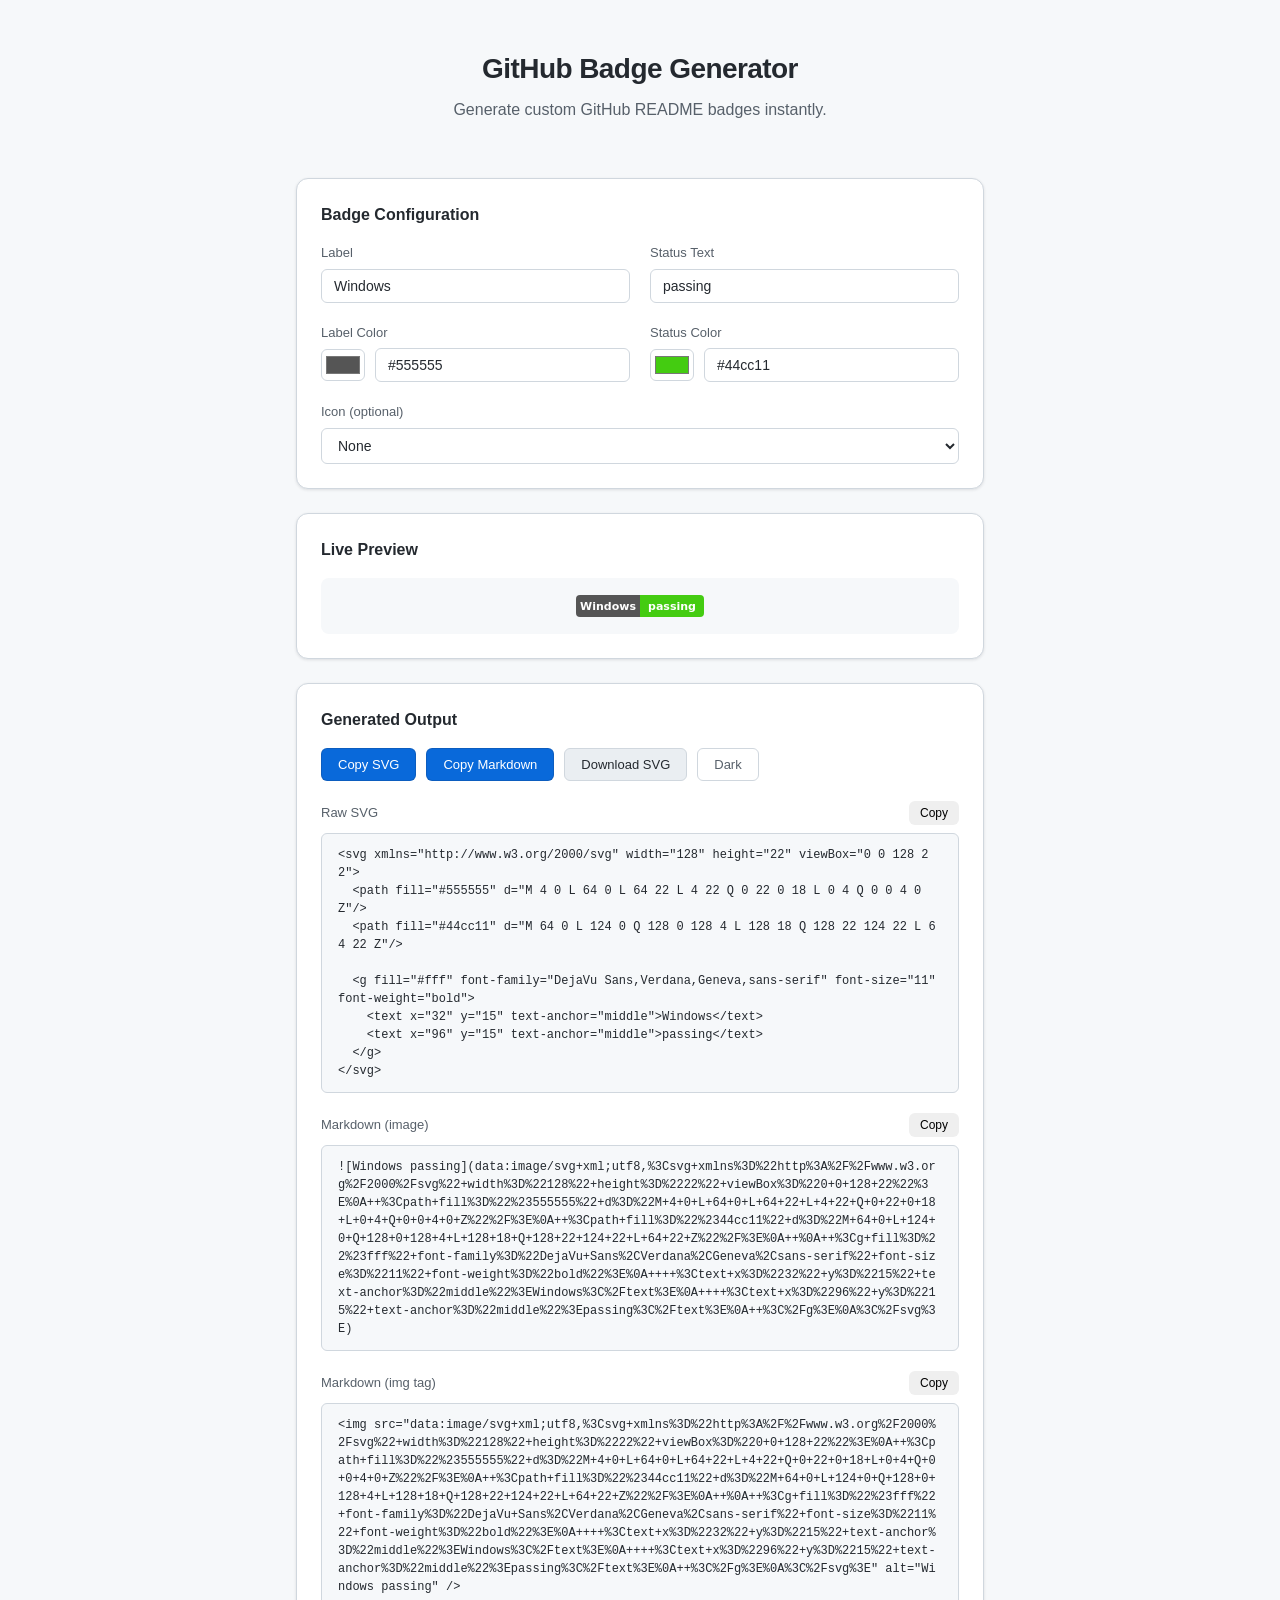
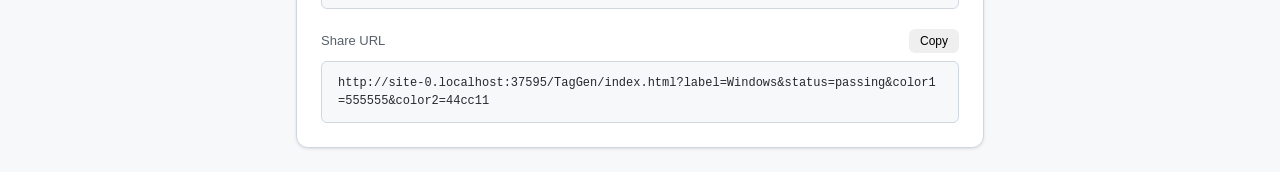
==== TagGen/index.html @ 3fe5eab2 "Upload" ====
<!DOCTYPE html>
<html lang="en">
<head>
  <meta charset="UTF-8">
  <meta name="viewport" content="width=device-width, initial-scale=1.0">
  <title>GitHub Badge Generator</title>
  <link rel="stylesheet" href="style.css">
</head>
<body>
  <div class="app">
    <!-- Header -->
    <header class="header">
      <h1 class="header__title">GitHub Badge Generator</h1>
      <p class="header__subtitle">Generate custom GitHub README badges instantly.</p>
    </header>

    <!-- Badge Configuration Panel -->
    <section class="config-panel">
      <h2 class="section-title">Badge Configuration</h2>

      <div class="form-grid">
        <div class="form-group">
          <label for="label-input">Label</label>
          <input type="text" id="label-input" placeholder="e.g. Windows, Linux, Build, Tests" value="Windows" />
        </div>

        <div class="form-group">
          <label for="status-input">Status Text</label>
          <input type="text" id="status-input" placeholder="e.g. passing, failing, building" value="passing" />
        </div>

        <div class="form-group">
          <label for="label-color">Label Color</label>
          <div class="color-row">
            <input type="color" id="label-color" value="#555555" />
            <input type="text" id="label-color-hex" value="#555555" class="color-hex" />
          </div>
        </div>

        <div class="form-group">
          <label for="status-color">Status Color</label>
          <div class="color-row">
            <input type="color" id="status-color" value="#44cc11" />
            <input type="text" id="status-color-hex" value="#4c1" class="color-hex" />
          </div>
        </div>

        <div class="form-group form-group--full">
          <label for="icon-select">Icon (optional)</label>
          <select id="icon-select">
            <option value="none">None</option>
            <option value="windows">Windows</option>
            <option value="linux">Linux</option>
            <option value="macos">macOS</option>
            <option value="github">GitHub</option>
            <option value="docker">Docker</option>
            <option value="node">Node</option>
          </select>
        </div>
      </div>
    </section>

    <!-- Preview Section -->
    <section class="preview-section">
      <h2 class="section-title">Live Preview</h2>
      <div class="preview-container" id="preview-container">
        <!-- SVG badge injected by JS -->
      </div>
    </section>

    <!-- Generated Output -->
    <section class="output-section">
      <h2 class="section-title">Generated Output</h2>

      <div class="output-actions">
        <button type="button" class="btn btn--primary" id="copy-svg-btn" title="Copy SVG code">Copy SVG</button>
        <button type="button" class="btn btn--primary" id="copy-md-btn" title="Copy Markdown">Copy Markdown</button>
        <button type="button" class="btn btn--secondary" id="download-svg-btn" title="Download SVG file">Download SVG</button>
        <button type="button" class="btn btn--ghost" id="theme-toggle" title="Toggle dark/light theme">Theme</button>
      </div>

      <div class="output-block">
        <div class="output-block__header">
          <span>Raw SVG</span>
          <button type="button" class="btn btn--small" id="copy-svg-inline">Copy</button>
        </div>
        <pre class="output-code" id="svg-output"><code></code></pre>
      </div>

      <div class="output-block">
        <div class="output-block__header">
          <span>Markdown (image)</span>
          <button type="button" class="btn btn--small" id="copy-md-inline">Copy</button>
        </div>
        <pre class="output-code" id="md-output"><code></code></pre>
      </div>

      <div class="output-block">
        <div class="output-block__header">
          <span>Markdown (img tag)</span>
          <button type="button" class="btn btn--small" id="copy-md-img-inline">Copy</button>
        </div>
        <pre class="output-code" id="md-img-output"><code></code></pre>
      </div>

      <div class="output-block output-block--url">
        <div class="output-block__header">
          <span>Share URL</span>
          <button type="button" class="btn btn--small" id="copy-url-btn">Copy</button>
        </div>
        <pre class="output-code output-code--url" id="url-output"><code></code></pre>
      </div>
    </section>
  </div>

  <script src="script.js"></script>
</body>
</html>
---- TagGen/style.css ----
/* ============================================
   GitHub Badge Generator - Styles
   GitHub-inspired, clean UI with dark/light theme
   ============================================ */

:root {
  /* Light theme (default) */
  --bg-primary: #ffffff;
  --bg-secondary: #f6f8fa;
  --bg-tertiary: #eaeef2;
  --text-primary: #24292f;
  --text-secondary: #57606a;
  --border-color: #d0d7de;
  --accent: #0969da;
  --accent-hover: #0550ae;
  --success: #1a7f37;
  --shadow: rgba(31, 35, 40, 0.12);
  --input-bg: #ffffff;
  --code-bg: #f6f8fa;
}

[data-theme="dark"] {
  --bg-primary: #0d1117;
  --bg-secondary: #161b22;
  --bg-tertiary: #21262d;
  --text-primary: #e6edf3;
  --text-secondary: #8b949e;
  --border-color: #30363d;
  --accent: #58a6ff;
  --accent-hover: #79b8ff;
  --success: #3fb950;
  --shadow: rgba(0, 0, 0, 0.3);
  --input-bg: #0d1117;
  --code-bg: #161b22;
}

*,
*::before,
*::after {
  box-sizing: border-box;
}

body {
  margin: 0;
  font-family: -apple-system, BlinkMacSystemFont, "Segoe UI", "Noto Sans", Helvetica, Arial, sans-serif;
  font-size: 14px;
  line-height: 1.5;
  color: var(--text-primary);
  background: var(--bg-secondary);
  min-height: 100vh;
  transition: background 0.2s, color 0.2s;
}

.app {
  max-width: 720px;
  margin: 0 auto;
  padding: 24px 16px;
}

/* Header */
.header {
  text-align: center;
  margin-bottom: 32px;
  padding: 24px 0;
}

.header__title {
  margin: 0 0 8px;
  font-size: 28px;
  font-weight: 600;
  color: var(--text-primary);
  letter-spacing: -0.02em;
}

.header__subtitle {
  margin: 0;
  font-size: 16px;
  color: var(--text-secondary);
}

/* Section titles */
.section-title {
  margin: 0 0 16px;
  font-size: 16px;
  font-weight: 600;
  color: var(--text-primary);
}

/* Config panel */
.config-panel {
  background: var(--bg-primary);
  border: 1px solid var(--border-color);
  border-radius: 12px;
  padding: 24px;
  margin-bottom: 24px;
  box-shadow: 0 1px 3px var(--shadow);
}

.form-grid {
  display: grid;
  grid-template-columns: 1fr 1fr;
  gap: 20px;
}

.form-group {
  display: flex;
  flex-direction: column;
  gap: 6px;
}

.form-group--full {
  grid-column: 1 / -1;
}

.form-group label {
  font-size: 13px;
  font-weight: 500;
  color: var(--text-secondary);
}

.form-group input[type="text"],
.form-group select {
  padding: 8px 12px;
  font-size: 14px;
  border: 1px solid var(--border-color);
  border-radius: 6px;
  background: var(--input-bg);
  color: var(--text-primary);
  transition: border-color 0.15s, box-shadow 0.15s;
}

.form-group input[type="text"]:focus,
.form-group select:focus {
  outline: none;
  border-color: var(--accent);
  box-shadow: 0 0 0 3px rgba(9, 105, 218, 0.15);
}

[data-theme="dark"] .form-group input[type="text"]:focus,
[data-theme="dark"] .form-group select:focus {
  box-shadow: 0 0 0 3px rgba(88, 166, 255, 0.2);
}

/* Color row: color picker + hex input */
.color-row {
  display: flex;
  align-items: center;
  gap: 10px;
}

.color-row input[type="color"] {
  width: 44px;
  height: 32px;
  padding: 2px;
  border: 1px solid var(--border-color);
  border-radius: 6px;
  background: var(--input-bg);
  cursor: pointer;
}

.color-hex {
  flex: 1;
  min-width: 0;
}

/* Preview section */
.preview-section {
  background: var(--bg-primary);
  border: 1px solid var(--border-color);
  border-radius: 12px;
  padding: 24px;
  margin-bottom: 24px;
  box-shadow: 0 1px 3px var(--shadow);
}

.preview-container {
  display: flex;
  align-items: center;
  justify-content: center;
  min-height: 56px;
  padding: 16px;
  background: var(--bg-secondary);
  border-radius: 8px;
}

.preview-container svg {
  display: block;
  max-width: 100%;
  height: auto;
}

/* Output section */
.output-section {
  background: var(--bg-primary);
  border: 1px solid var(--border-color);
  border-radius: 12px;
  padding: 24px;
  box-shadow: 0 1px 3px var(--shadow);
}

.output-actions {
  display: flex;
  flex-wrap: wrap;
  gap: 10px;
  margin-bottom: 20px;
}

/* Buttons */
.btn {
  display: inline-flex;
  align-items: center;
  justify-content: center;
  padding: 8px 16px;
  font-size: 13px;
  font-weight: 500;
  border-radius: 6px;
  border: 1px solid transparent;
  cursor: pointer;
  transition: background 0.15s, border-color 0.15s, color 0.15s;
}

.btn--primary {
  background: var(--accent);
  color: #fff;
  border-color: rgba(27, 31, 36, 0.15);
}

.btn--primary:hover {
  background: var(--accent-hover);
}

.btn--secondary {
  background: var(--bg-tertiary);
  color: var(--text-primary);
  border-color: var(--border-color);
}

.btn--secondary:hover {
  background: var(--border-color);
}

.btn--ghost {
  background: transparent;
  color: var(--text-secondary);
  border-color: var(--border-color);
}

.btn--ghost:hover {
  background: var(--bg-tertiary);
  color: var(--text-primary);
}

.btn--small {
  padding: 4px 10px;
  font-size: 12px;
}

/* Output blocks */
.output-block {
  margin-bottom: 20px;
}

.output-block:last-child {
  margin-bottom: 0;
}

.output-block__header {
  display: flex;
  align-items: center;
  justify-content: space-between;
  margin-bottom: 8px;
  font-size: 13px;
  font-weight: 500;
  color: var(--text-secondary);
}

.output-code {
  margin: 0;
  padding: 12px 16px;
  font-family: ui-monospace, SFMono-Regular, "SF Mono", Menlo, Consolas, monospace;
  font-size: 12px;
  line-height: 1.5;
  background: var(--code-bg);
  border: 1px solid var(--border-color);
  border-radius: 6px;
  overflow-x: auto;
  color: var(--text-primary);
  white-space: pre-wrap;
  word-break: break-all;
}

.output-code code {
  font-family: inherit;
}

.output-code--url {
  word-break: break-all;
}

/* Responsive */
@media (max-width: 600px) {
  .app {
    padding: 16px 12px;
  }

  .header__title {
    font-size: 22px;
  }

  .form-grid {
    grid-template-columns: 1fr;
  }

  .output-actions {
    flex-direction: column;
  }

  .output-actions .btn {
    width: 100%;
  }
}
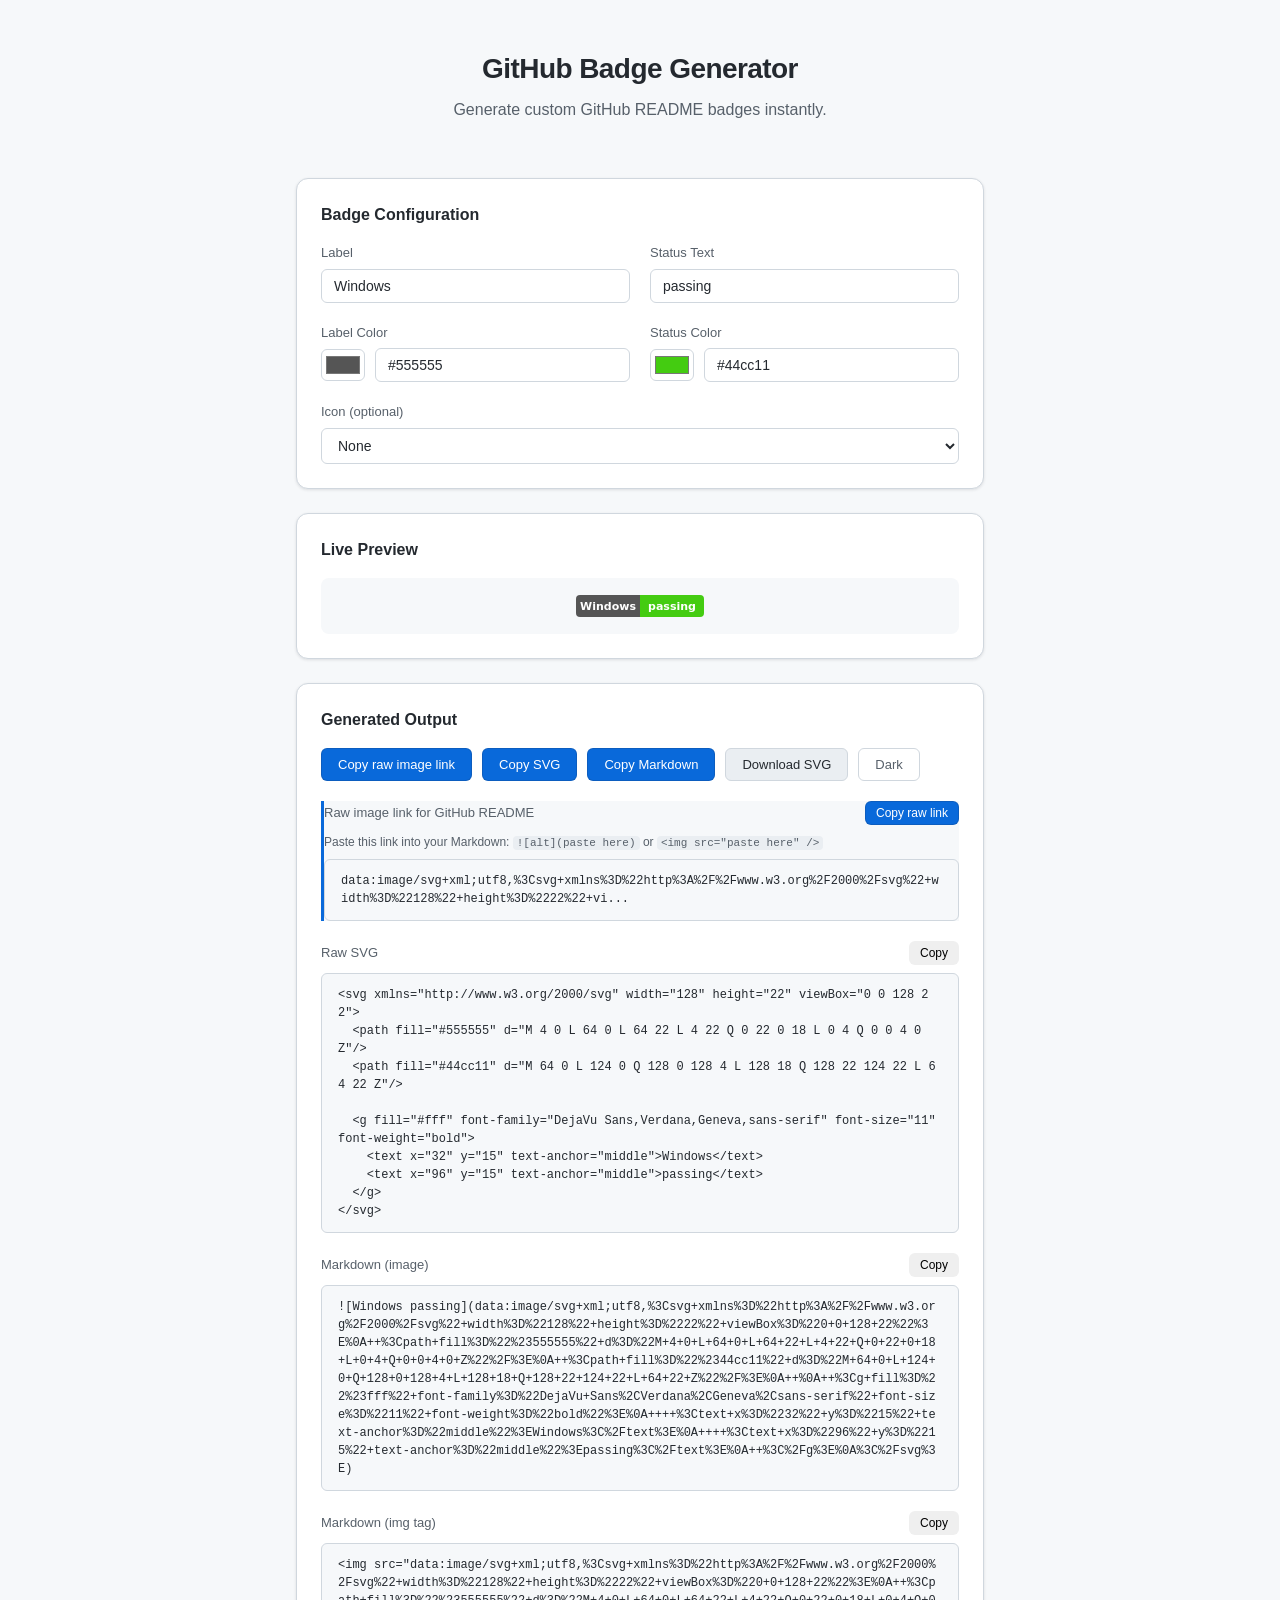
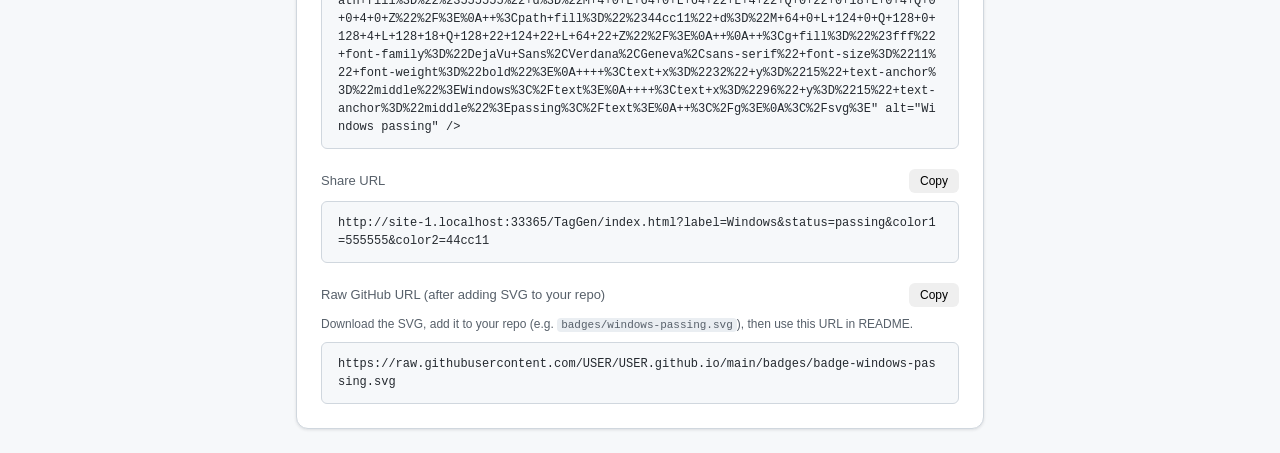
==== commit c22c6c3f: "Some fix" ====
--- a/TagGen/index.html
+++ b/TagGen/index.html
@@ -73,10 +73,20 @@
       <h2 class="section-title">Generated Output</h2>
 
       <div class="output-actions">
+        <button type="button" class="btn btn--primary" id="copy-raw-link-btn" title="Copy raw image link for README">Copy raw image link</button>
         <button type="button" class="btn btn--primary" id="copy-svg-btn" title="Copy SVG code">Copy SVG</button>
         <button type="button" class="btn btn--primary" id="copy-md-btn" title="Copy Markdown">Copy Markdown</button>
         <button type="button" class="btn btn--secondary" id="download-svg-btn" title="Download SVG file">Download SVG</button>
         <button type="button" class="btn btn--ghost" id="theme-toggle" title="Toggle dark/light theme">Theme</button>
+      </div>
+
+      <div class="output-block output-block--highlight">
+        <div class="output-block__header">
+          <span>Raw image link for GitHub README</span>
+          <button type="button" class="btn btn--small btn--primary" id="copy-raw-link-inline">Copy raw link</button>
+        </div>
+        <p class="output-hint">Paste this link into your Markdown: <code>![alt](paste here)</code> or <code>&lt;img src="paste here" /&gt;</code></p>
+        <pre class="output-code output-code--wrap" id="raw-link-output"><code></code></pre>
       </div>
 
       <div class="output-block">
@@ -110,6 +120,15 @@
         </div>
         <pre class="output-code output-code--url" id="url-output"><code></code></pre>
       </div>
+
+      <div class="output-block output-block--url">
+        <div class="output-block__header">
+          <span>Raw GitHub URL (after adding SVG to your repo)</span>
+          <button type="button" class="btn btn--small" id="copy-raw-github-url-btn">Copy</button>
+        </div>
+        <p class="output-hint">Download the SVG, add it to your repo (e.g. <code>badges/windows-passing.svg</code>), then use this URL in README.</p>
+        <pre class="output-code output-code--url" id="raw-github-url-output"><code></code></pre>
+      </div>
     </section>
   </div>
 
--- a/TagGen/style.css
+++ b/TagGen/style.css
@@ -264,6 +264,29 @@
   margin-bottom: 0;
 }
 
+.output-block--highlight {
+  border-left: 3px solid var(--accent);
+  background: var(--code-bg);
+}
+
+.output-hint {
+  margin: 0 0 8px;
+  font-size: 12px;
+  color: var(--text-secondary);
+}
+
+.output-hint code {
+  font-size: 11px;
+  padding: 1px 4px;
+  background: var(--bg-tertiary);
+  border-radius: 4px;
+}
+
+.output-code--wrap {
+  white-space: pre-wrap;
+  word-break: break-all;
+}
+
 .output-block__header {
   display: flex;
   align-items: center;
